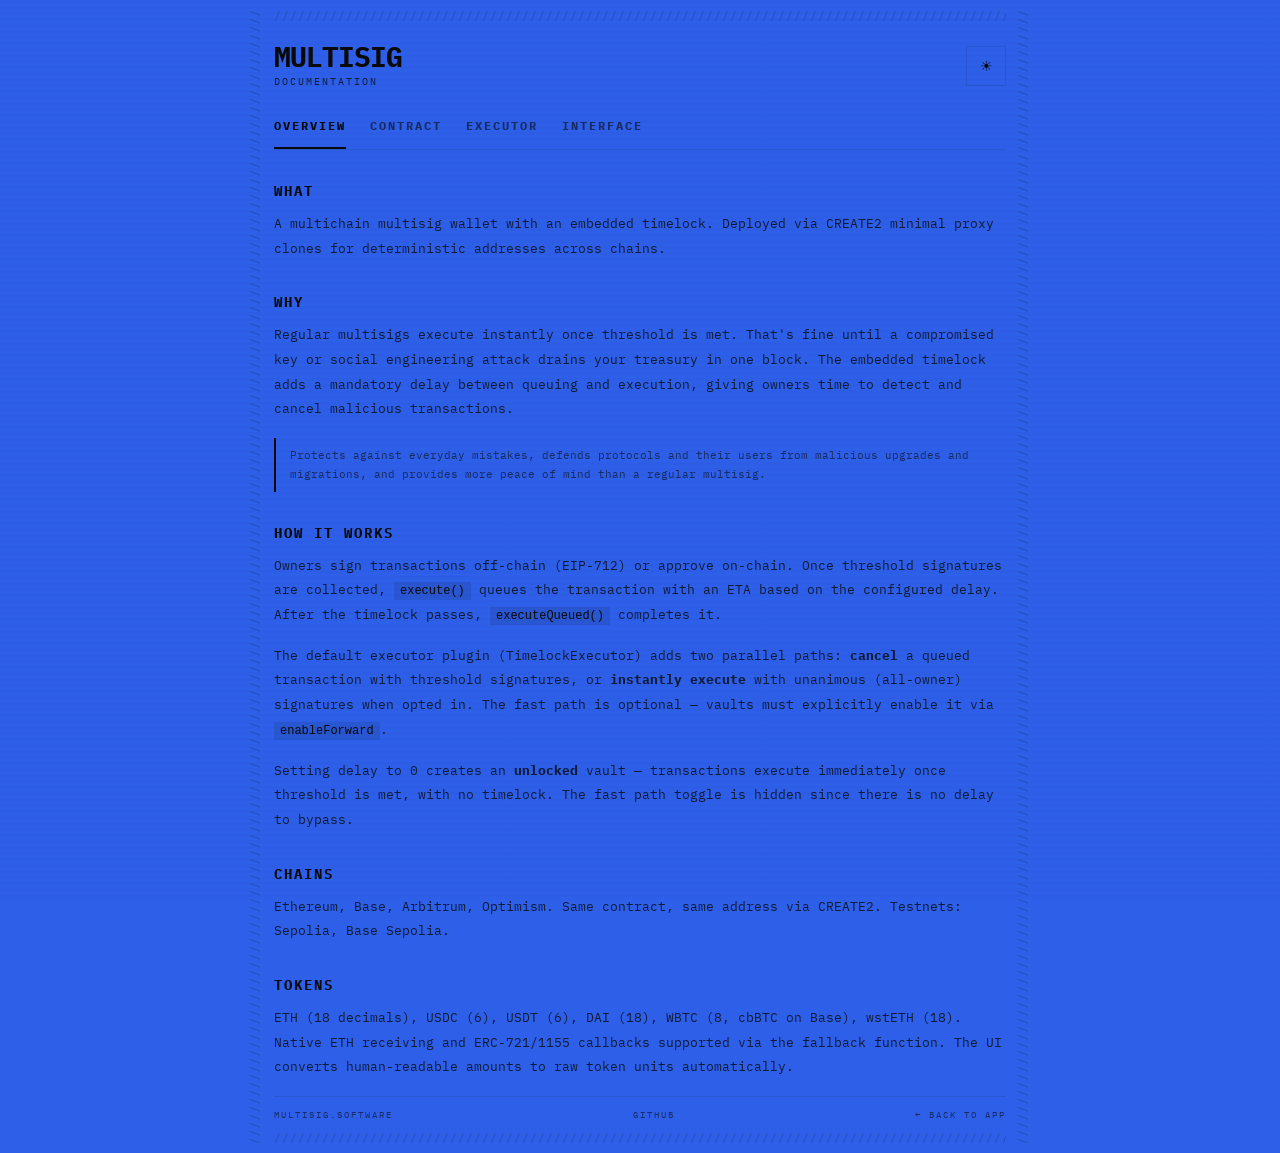
==== dapp/docs.html @ ed954d2e "dapp" ====
<!DOCTYPE html>
<html lang="en">
<head>
<meta charset="UTF-8">
<meta name="viewport" content="width=device-width,initial-scale=1">
<title>multisig</title>
<link id="favicon" rel="icon" href="data:image/svg+xml,%3Csvg%20xmlns%3D%22http%3A%2F%2Fwww.w3.org%2F2000%2Fsvg%22%20viewBox%3D%220%200%2064%2064%22%3E%0A%3Crect%20width%3D%2264%22%20height%3D%2264%22%20fill%3D%22%232D5FE8%22%2F%3E%0A%3Cdefs%3E%0A%3Cpath%20id%3D%22pt%22%20d%3D%22M4%2C4%20H60%22%20fill%3D%22none%22%2F%3E%0A%3Cpath%20id%3D%22pr%22%20d%3D%22M60%2C4%20V60%22%20fill%3D%22none%22%2F%3E%0A%3Cpath%20id%3D%22pb%22%20d%3D%22M60%2C60%20H4%22%20fill%3D%22none%22%2F%3E%0A%3Cpath%20id%3D%22pl%22%20d%3D%22M4%2C60%20V4%22%20fill%3D%22none%22%2F%3E%0A%3C%2Fdefs%3E%0A%3Ctext%20font-family%3D%22%27Courier%20New%27%2Cmonospace%22%20font-size%3D%224.2%22%20fill%3D%22%230A0A0A%22%20fill-opacity%3D%220.6%22%20letter-spacing%3D%22-0.3%22%3E%3CtextPath%20href%3D%22%23pt%22%3E%2F%2F%2F%2F%2F%2F%2F%2F%2F%2F%2F%2F%2F%2F%2F%2F%2F%2F%2F%2F%2F%2F%2F%2F%2F%2F%2F%2F%2F%2F%3C%2FtextPath%3E%3C%2Ftext%3E%0A%3Ctext%20font-family%3D%22%27Courier%20New%27%2Cmonospace%22%20font-size%3D%224.2%22%20fill%3D%22%230A0A0A%22%20fill-opacity%3D%220.6%22%20letter-spacing%3D%22-0.3%22%3E%3CtextPath%20href%3D%22%23pr%22%3E%2F%2F%2F%2F%2F%2F%2F%2F%2F%2F%2F%2F%2F%2F%2F%2F%2F%2F%2F%2F%2F%2F%2F%2F%2F%2F%2F%2F%2F%2F%3C%2FtextPath%3E%3C%2Ftext%3E%0A%3Ctext%20font-family%3D%22%27Courier%20New%27%2Cmonospace%22%20font-size%3D%224.2%22%20fill%3D%22%230A0A0A%22%20fill-opacity%3D%220.6%22%20letter-spacing%3D%22-0.3%22%3E%3CtextPath%20href%3D%22%23pb%22%3E%2F%2F%2F%2F%2F%2F%2F%2F%2F%2F%2F%2F%2F%2F%2F%2F%2F%2F%2F%2F%2F%2F%2F%2F%2F%2F%2F%2F%2F%2F%3C%2FtextPath%3E%3C%2Ftext%3E%0A%3Ctext%20font-family%3D%22%27Courier%20New%27%2Cmonospace%22%20font-size%3D%224.2%22%20fill%3D%22%230A0A0A%22%20fill-opacity%3D%220.6%22%20letter-spacing%3D%22-0.3%22%3E%3CtextPath%20href%3D%22%23pl%22%3E%2F%2F%2F%2F%2F%2F%2F%2F%2F%2F%2F%2F%2F%2F%2F%2F%2F%2F%2F%2F%2F%2F%2F%2F%2F%2F%2F%2F%2F%2F%3C%2FtextPath%3E%3C%2Ftext%3E%0A%3Cpath%20d%3D%22M16%2C48%20V16%20H22%20L32%2C32%20L42%2C16%20H48%20V48%20H42%20V26%20L32%2C42%20L22%2C26%20V48%20Z%22%20fill%3D%22%230A0A0A%22%2F%3E%0A%3C%2Fsvg%3E" type="image/svg+xml">
<link href="https://fonts.googleapis.com/css2?family=IBM+Plex+Mono:wght@400;600;700&display=swap" rel="stylesheet">
<style>
*,*::before,*::after{box-sizing:border-box;margin:0;padding:0}
html{-webkit-text-size-adjust:100%}
:root{
  --a:#0A0A0A;--bg:#2D5FE8;--d:#0A0A0A99;--m:#0A0A0ACC;
  --ln:#0A0A0A1A;--fr:#0A0A0A38;--g:#7DFFBA;--gc:#000;
  --f:'IBM Plex Mono','Courier New',monospace;
}
.light{
  --a:#0099B3;--bg:#FDFDFD;--d:#007A8FAA;--m:#006A7DDD;
  --ln:#0099B31A;--fr:#0099B332;--g:#059669;--gc:#fff;
}
body{font-family:var(--f);background:var(--bg);color:var(--a);min-height:100vh;padding:10px;transition:background .3s,color .3s}
a{color:var(--a)}
button{cursor:pointer;font-family:var(--f)}
button:active{transform:scale(.97)}
@media(hover:hover){button:hover{opacity:.75}}
::-webkit-scrollbar{width:3px;height:3px}
::-webkit-scrollbar-thumb{background:var(--ln)}

.scan{position:fixed;inset:0;pointer-events:none;z-index:100;background:repeating-linear-gradient(0deg,transparent,transparent 3px,#0A0A0A04 3px,#0A0A0A04 6px)}
.light .scan{background:repeating-linear-gradient(0deg,transparent,transparent 3px,#0099B302 3px,#0099B302 6px)}

.frame{position:relative;padding:0 24px;max-width:780px;margin:0 auto}
.rail{position:absolute;top:0;bottom:0;width:12px;overflow:hidden;writing-mode:vertical-lr;font-size:11px;letter-spacing:1px;color:var(--fr);user-select:none;line-height:12px}
.rail-l{left:0}.rail-r{right:0}
.hbar{font-size:11px;letter-spacing:1px;color:var(--fr);user-select:none;overflow:hidden;white-space:nowrap;line-height:1}

.hdr{display:flex;justify-content:space-between;align-items:center;padding:22px 0 16px}
.logo{font-size:28px;font-weight:700;letter-spacing:-1px;line-height:1}
.logo a{text-decoration:none;color:var(--a)}
.logo-sub{font-size:10px;letter-spacing:2px;color:var(--m);margin-top:4px}
.theme-btn{background:transparent;border:1px solid var(--ln);color:var(--a);width:40px;height:40px;font-size:14px;display:flex;align-items:center;justify-content:center}

.tabs{display:flex;gap:24px;border-bottom:1px solid var(--ln);margin-bottom:32px}
.tab{background:transparent;border:none;font-size:12px;font-weight:700;letter-spacing:2px;color:var(--d);padding:14px 0;border-bottom:2px solid transparent;text-transform:uppercase}
.tab.on{color:var(--a);border-bottom-color:var(--a)}

.content{min-height:50vh}

h2{font-size:14px;font-weight:700;letter-spacing:2px;margin:32px 0 12px;text-transform:uppercase}
h2:first-child{margin-top:0}
p{font-size:13px;line-height:1.9;color:var(--m);margin-bottom:16px}
code{font-size:12px;color:var(--a);background:var(--ln);padding:2px 6px}
pre{font-size:11px;line-height:1.7;color:var(--m);padding:16px;border:1px solid var(--ln);overflow-x:auto;margin-bottom:16px;white-space:pre;tab-size:2}
.sig{font-size:12px;color:var(--a);padding:10px 0;border-bottom:1px solid var(--ln);font-weight:600}
.sig .params{font-weight:400;color:var(--m)}
.desc{font-size:12px;color:var(--d);padding:4px 0 14px;line-height:1.7}
.note{font-size:11px;color:var(--d);border-left:2px solid var(--a);padding:8px 0 8px 14px;margin:16px 0;line-height:1.7}
table{width:100%;border-collapse:collapse;margin-bottom:16px;font-size:12px}
th{text-align:left;font-size:10px;font-weight:700;letter-spacing:2px;color:var(--d);padding:10px 0;border-bottom:1px solid var(--ln)}
td{padding:12px 0;border-bottom:1px solid var(--ln);color:var(--m);word-break:break-all}
td a{color:var(--a);text-decoration:none;border-bottom:1px solid var(--ln)}
td a:hover{border-bottom-color:var(--a)}

.footer{border-top:1px solid var(--ln);padding:12px 0;display:flex;justify-content:space-between;font-size:9px;letter-spacing:2px;color:var(--d)}
.footer a{color:var(--d);text-decoration:none}
.footer a:hover{color:var(--a)}

@media(max-width:640px){
  body{padding:6px}
  .frame{padding:0 6px}
  .rail{display:none}
  .hbar{font-size:10px}
  .logo{font-size:22px}
  .hdr{padding:18px 0 12px}
  .tabs{gap:12px;margin-bottom:24px;overflow-x:auto;-webkit-overflow-scrolling:touch}
  .tab{font-size:11px;padding:12px 0;white-space:nowrap}
  h2{font-size:13px;margin:24px 0 10px}
  p{font-size:12px}
  pre{font-size:10px;padding:12px}
}
</style>
</head>
<body>
<div class="scan"></div>
<div id="app"></div>

<script>
const asc=n=>"/".repeat(n);
let dark=true,tab="OVERVIEW";
const mob=()=>window.innerWidth<=640;

const TABS=["OVERVIEW","CONTRACT","EXECUTOR","INTERFACE"];

const CONTENT={
OVERVIEW:`
<h2>WHAT</h2>
<p>A multichain multisig wallet with an embedded timelock. Deployed via CREATE2 minimal proxy clones for deterministic addresses across chains.</p>

<h2>WHY</h2>
<p>Regular multisigs execute instantly once threshold is met. That's fine until a compromised key or social engineering attack drains your treasury in one block. The embedded timelock adds a mandatory delay between queuing and execution, giving owners time to detect and cancel malicious transactions.</p>

<div class="note">Protects against everyday mistakes, defends protocols and their users from malicious upgrades and migrations, and provides more peace of mind than a regular multisig.</div>

<h2>HOW IT WORKS</h2>
<p>Owners sign transactions off-chain (EIP-712) or approve on-chain. Once threshold signatures are collected, <code>execute()</code> queues the transaction with an ETA based on the configured delay. After the timelock passes, <code>executeQueued()</code> completes it.</p>
<p>The default executor plugin (TimelockExecutor) adds two parallel paths: <strong>cancel</strong> a queued transaction with threshold signatures, or <strong>instantly execute</strong> with unanimous (all-owner) signatures when opted in. The fast path is optional — vaults must explicitly enable it via <code>enableForward</code>.</p>
<p>Setting delay to 0 creates an <strong>unlocked</strong> vault — transactions execute immediately once threshold is met, with no timelock. The fast path toggle is hidden since there is no delay to bypass.</p>

<h2>CHAINS</h2>
<p>Ethereum, Base, Arbitrum, Optimism. Same contract, same address via CREATE2. Testnets: Sepolia, Base Sepolia.</p>

<h2>TOKENS</h2>
<p>ETH (18 decimals), USDC (6), USDT (6), DAI (18), WBTC (8, cbBTC on Base), wstETH (18). Native ETH receiving and ERC-721/1155 callbacks supported via the fallback function. The UI converts human-readable amounts to raw token units automatically.</p>
`,

CONTRACT:`
<h2>MULTISIG.SOL</h2>
<p>Single contract, ~200 lines. Owners stored as a sorted linked list (sentinel pattern). Sequential nonce. EIP-712 signatures. ERC-1271 support via <code>isValidSignature</code>.</p>

<h2>STATE</h2>
<pre>uint32  delay        // timelock in seconds (0 = unlocked)
uint32  nonce        // sequential, increments on execute()
uint16  threshold    // sigs required
uint16  ownerCount   // total owners
address executor     // bypass role (typically TimelockExecutor)</pre>

<h2>CORE FUNCTIONS</h2>
<div class="sig">execute<span class="params">(target, value, data, sigs)</span></div>
<div class="desc">Verify signatures, then either execute immediately (delay=0 or caller is executor) or queue with ETA. Nonce increments here. Executor callers skip signature verification entirely.</div>

<div class="sig">executeQueued<span class="params">(target, value, data, nonce)</span></div>
<div class="desc">Execute a previously queued transaction. Self-calls (msg.sender == address(this)) skip the ETA check — this is how the executor accelerates queued txs. External callers must wait for the ETA to pass. Requires eta != 0 (tx must be queued).</div>

<div class="sig">approve<span class="params">(hash, ok)</span></div>
<div class="desc">On-chain approval. Owners can pre-approve a transaction hash as an alternative to off-chain EIP-712 signatures. Pass ok=false to revoke. The approve maps to the APPROVE button in the UI, while ok=false maps to UNSIGN.</div>

<div class="sig">cancelQueued<span class="params">(hash)</span></div>
<div class="desc">onlySelf. Cancel a queued transaction and delete its ETA. Invoked via the executor's cancel path — TimelockExecutor.forward() calls execute() targeting the multisig with cancelQueued calldata, satisfying the onlySelf requirement as a self-call.</div>

<div class="sig">batch<span class="params">(targets[], values[], datas[])</span></div>
<div class="desc">Execute multiple calls atomically. onlySelf — must be called by the multisig itself via execute(). The UI's BATCH mode in the TX builder encodes this.</div>

<div class="sig">delegateCall<span class="params">(target, data)</span></div>
<div class="desc">onlySelf. Execute a delegatecall to target. Use for module installations or storage-manipulating upgrades.</div>

<h2>VIEW FUNCTIONS</h2>
<div class="sig">getTransactionHash<span class="params">(target, value, data, nonce)</span></div>
<div class="desc">Compute the EIP-712 hash for a transaction. Used by both the multisig and TimelockExecutor for signature verification. Same hash format for both paths.</div>

<div class="sig">isOwner<span class="params">(account)</span> / getOwners<span class="params">()</span></div>
<div class="desc">Query owner status and list. getOwners walks the linked list from sentinel to sentinel.</div>

<div class="sig">isValidSignature<span class="params">(hash, sigs)</span></div>
<div class="desc">ERC-1271 signature validation. Wraps the hash in a SafeMessage typehash before verifying. Returns the magic value on success.</div>

<h2>ADMIN (onlySelf)</h2>
<div class="sig">setThreshold<span class="params">(threshold)</span></div>
<div class="desc">Must be non-zero and ≤ ownerCount. All admin changes go through the multisig itself — they're proposed as transactions targeting the vault's own address.</div>

<div class="sig">setDelay<span class="params">(delay)</span></div>
<div class="desc">Timelock period in seconds. Set 0 for unlocked (instant execution, no timelock).</div>

<div class="sig">setExecutor<span class="params">(executor)</span></div>
<div class="desc">Set to TimelockExecutor address for the default plugin. Set 0x0 to disable bypass entirely. The executor can call execute() without signatures and without timelock delay.</div>

<div class="sig">addOwner<span class="params">(owner)</span> / removeOwner<span class="params">(prev, owner)</span></div>
<div class="desc">Linked list ops. Owners must be sorted ascending — addOwner prepends to the list. removeOwner requires prevOwner pointer and enforces ownerCount > threshold.</div>

<h2>FACTORY</h2>
<p><code>MultisigFactory.create()</code> deploys minimal proxy clones via CREATE2 with PUSH0 and calls <code>init()</code> on the new proxy. Salt must start with 0x0 or msg.sender for frontrun protection.</p>
<p><code>createWithCalls()</code> deploys with the factory as temporary executor, executes post-init calls (like <code>enableForward(true)</code> on the TimelockExecutor), then sets the real executor. Used when the fast path needs to be enabled at deploy time.</p>

<h2>SIGNATURES</h2>
<p>EIP-712 typed data with <code>Execute(address target,uint256 value,bytes data,uint32 nonce)</code> typehash. Packed as 65-byte chunks (r, s, v). v=0 indicates on-chain approval — address packed in r, verified against the <code>approved</code> mapping or msg.sender. Signers must be sorted ascending (contract enforces signer > prev). Same signature format for Multisig.execute() and TimelockExecutor.forward().</p>

<h2>DEPLOYMENTS</h2>
<table>
<tr><th>CONTRACT</th><th>ADDRESS</th></tr>
<tr><td>MultisigFactory</td><td><a href="https://contractscan.xyz/contract/0x000000000e8CB9ed9DC2114d79d9215eacb9cB07" target="_blank" rel="noopener">0x000000000e8CB9ed9DC2114d79d9215eacb9cB07</a></td></tr>
<tr><td>Multisig (implementation)</td><td><a href="https://contractscan.xyz/contract/0xD54cb65224410F3Ff97a8E72f363f224419f4FB0" target="_blank" rel="noopener">0xD54cb65224410F3Ff97a8E72f363f224419f4FB0</a></td></tr>
<tr><td>TimelockExecutor</td><td><a href="https://contractscan.xyz/contract/0x00000000a72A30AdBf38e14d36BCE2610ec3973F" target="_blank" rel="noopener">0x00000000a72A30AdBf38e14d36BCE2610ec3973F</a></td></tr>
</table>
<p>Same addresses on all supported chains. Proxy clones deployed via CREATE2 inherit the implementation. View on <a href="https://contractscan.xyz" target="_blank" rel="noopener" style="color:var(--a);border-bottom:1px solid var(--ln);text-decoration:none">contractscan.xyz</a> for multichain verification.</p>
`,

EXECUTOR:`
<h2>TIMELOCKEXECUTOR.SOL</h2>
<p>Singleton executor module — one deployment serves all multisigs. Set as the multisig's executor via <code>setExecutor()</code>. Provides parallel execution paths using the multisig's own EIP-712 signatures.</p>

<div class="note">The same signatures collected for normal execute() work with the executor's forward(). The UI routes based on signature count and target.</div>

<h2>PATHS</h2>
<div class="sig">CANCEL <span class="params">— threshold sigs, always available</span></div>
<div class="desc">Cancel a queued transaction. The UI creates a new cancel proposal (consuming a nonce) that targets the multisig with cancelQueued(hash) calldata. Once threshold owners sign, forward() calls execute() as the executor — bypassing sigs and timelock — which self-calls cancelQueued(). No opt-in needed.</div>

<div class="sig">INSTANT EXECUTE <span class="params">— all-owner sigs, opt-in required</span></div>
<div class="desc">Skip the timelock entirely with unanimous signatures from every owner. Requires the multisig to have called <code>enableForward(true)</code>. forward() verifies all ownerCount sigs, then calls execute() as the executor for immediate execution.</div>

<div class="sig">ACCELERATE <span class="params">— all-owner sigs, opt-in required</span></div>
<div class="desc">Execute a queued tx before its ETA passes. Forward a self-call to executeQueued() — the multisig skips the ETA check for msg.sender == address(this). Same unanimous + opt-in requirement. This consumes a new nonce for the acceleration call itself.</div>

<h2>CORE FUNCTION</h2>
<div class="sig">forward<span class="params">(multisig, target, value, data, sigs)</span></div>
<div class="desc">Verify signatures against the multisig's owners and current nonce, then call multisig.execute(target, value, data, "") with empty sigs. The multisig trusts its executor and skips verification. Signature count determines the path: ownerCount for instant/accelerate, threshold for cancel.</div>

<h2>OPT-IN</h2>
<div class="sig">enableForward<span class="params">(bool enabled)</span></div>
<div class="desc">Toggle the instant/accelerate paths. Must be called by the multisig itself — typically via a multisig transaction, or via createWithCalls() at deploy time. Cancel path is always available regardless. The UI shows this toggle in the admin panel under EXECUTOR · INSTANT PATH.</div>

<h2>DESIGN</h2>
<p>The executor verifies signatures independently before calling <code>execute()</code> with empty sigs — the multisig trusts its executor and skips verification. This means the executor enforces its own rules (unanimous for fast path, threshold for cancel) while the multisig only sees a trusted caller.</p>
<p>Same EIP-712 Execute typehash as the multisig — no new signature types. Wallet signing UX is identical for both paths. The UI decides which contract to submit to based on how many sigs are collected and whether the target is a cancelQueued call.</p>

<div class="note">WARNING: Do not deploy TimelockExecutor at a vanity 0x1111 address. The Multisig has pre/post execution hooks that check if the executor address starts or ends with 0x1111 and would call into it unexpectedly.</div>
`,

INTERFACE:`
<h2>DASHBOARD</h2>
<p>Vault selector tabs across the top with inline status dots — green (pulsing) for executable transactions, yellow for transactions needing your signature. Primary holding displayed large, secondary tokens inline below. Vaults with no balances show a clean empty state. Metadata line shows threshold ratio, timelock duration (or UNLOCKED in yellow for delay=0), chain, and FAST PATH indicator when enabled.</p>
<p>An action counter above the tabs summarizes pending items across all vaults: signatures needed, ready to execute, ready to submit.</p>

<h2>SIGNING</h2>
<p>Two paths: <strong>SIGN</strong> (off-chain EIP-712, free, filled button) or <strong>APPROVE</strong> (on-chain approve() call, costs gas, outline button). Both count toward threshold. <strong>UNSIGN</strong> (outline) withdraws your approval — calls approve(hash, false). Visual hierarchy: filled = primary action, outline = secondary or already completed.</p>

<h2>TRANSACTION LIFECYCLE</h2>
<pre>STANDARD PATH (delay > 0)
  NEEDS SIGS → SUBMIT → ETA countdown → READY → EXECUTE

CANCEL PATH (threshold sigs, via executor)
  QUEUED TX → CANCEL creates new proposal → collect sigs → EXECUTE CANCEL

FAST PATH (all-owner sigs, opt-in, via executor)
  NEEDS SIGS → INSTANT EXECUTE (or QUEUE WITH TIMELOCK)

UNLOCKED (delay = 0)
  NEEDS SIGS → EXECUTE (immediate, no timelock)</pre>

<p>The standard path goes through the timelock. Cancel creates a new proposal at the next nonce targeting cancelQueued — it needs threshold signatures and executes immediately via the executor (no timelock for cancels). Cancel proposals are never blocked by the sequential queue since they route through the executor's parallel path and are marked VIA EXECUTOR.</p>
<p>The fast path appears when all owners have signed AND enableForward is active — offering both INSTANT EXECUTE and QUEUE WITH TIMELOCK as options. Unlocked vaults (delay=0) skip the queue entirely.</p>

<h2>TX BUILDER</h2>
<p>Three modes:</p>
<p><strong>TRANSFER</strong> — Token selector shows chain-specific tokens with correct decimal handling: ETH (18), USDC/USDT (6), WBTC/cbBTC (8), DAI/wstETH (18). Amount input shows live conversion to raw token units below the field. For ERC-20s, a note clarifies the on-chain encoding: transfer(recipient, amount) on the token contract.</p>
<p><strong>CUSTOM</strong> — Raw target address, ETH value (with live wei conversion preview), and calldata textarea. For arbitrary contract interactions.</p>
<p><strong>BATCH</strong> — Multiple calls with target, value (ETH with wei preview), and calldata. Add/remove calls dynamically. Encodes as a single multisig transaction via batch() — onlySelf, so the multisig calls itself.</p>

<h2>ADMIN</h2>
<p>Three sub-tabs — POLICY, OWNERS, HISTORY. Vault selector at top allows switching between vaults. All changes flash PROPOSE messages since they require multisig approval (onlySelf).</p>
<p><strong>POLICY</strong> — Threshold selector with live CHANGED indicator. Delay input in hours with diff preview. Executor address display showing TIMELOCK EXECUTOR (DEFAULT) when using the standard plugin. When delay > 0 and executor is set, an EXECUTOR · INSTANT PATH section shows the enableForward toggle with signature requirement details (N/N for instant, threshold/N for cancel).</p>
<p><strong>OWNERS</strong> — List with REMOVE buttons (not shown for yourself). Add owner form. removeOwner requires ownerCount > threshold.</p>
<p><strong>HISTORY</strong> — Executed transaction log with nonce, action type, details, and time.</p>

<h2>CREATE</h2>
<p>Deploy a new vault via MultisigFactory. Add owner addresses in any order — the app auto-sorts them ascending before submission (contract requirement). Minimum 1 owner. Threshold selector auto-clamps to owner count. Delay in hours — setting 0 shows UNLOCKED warning and hides the fast path toggle.</p>
<p>When delay > 0, an INSTANT EXECUTION toggle enables the fast path at deploy time. If enabled, deployment uses <code>createWithCalls()</code> to call enableForward(true) on the TimelockExecutor as a post-init step with the factory as temporary executor. Network selector shows supported chains with chain IDs and token lists.</p>
`
};

function render(){
  const m=mob();
  document.body.className=dark?"":"light";
  document.getElementById("favicon").href=dark
    ?"data:image/svg+xml,%3Csvg%20xmlns%3D%22http%3A%2F%2Fwww.w3.org%2F2000%2Fsvg%22%20viewBox%3D%220%200%2064%2064%22%3E%0A%3Crect%20width%3D%2264%22%20height%3D%2264%22%20fill%3D%22%232D5FE8%22%2F%3E%0A%3Cdefs%3E%0A%3Cpath%20id%3D%22pt%22%20d%3D%22M4%2C4%20H60%22%20fill%3D%22none%22%2F%3E%0A%3Cpath%20id%3D%22pr%22%20d%3D%22M60%2C4%20V60%22%20fill%3D%22none%22%2F%3E%0A%3Cpath%20id%3D%22pb%22%20d%3D%22M60%2C60%20H4%22%20fill%3D%22none%22%2F%3E%0A%3Cpath%20id%3D%22pl%22%20d%3D%22M4%2C60%20V4%22%20fill%3D%22none%22%2F%3E%0A%3C%2Fdefs%3E%0A%3Ctext%20font-family%3D%22%27Courier%20New%27%2Cmonospace%22%20font-size%3D%224.2%22%20fill%3D%22%230A0A0A%22%20fill-opacity%3D%220.6%22%20letter-spacing%3D%22-0.3%22%3E%3CtextPath%20href%3D%22%23pt%22%3E%2F%2F%2F%2F%2F%2F%2F%2F%2F%2F%2F%2F%2F%2F%2F%2F%2F%2F%2F%2F%2F%2F%2F%2F%2F%2F%2F%2F%2F%2F%3C%2FtextPath%3E%3C%2Ftext%3E%0A%3Ctext%20font-family%3D%22%27Courier%20New%27%2Cmonospace%22%20font-size%3D%224.2%22%20fill%3D%22%230A0A0A%22%20fill-opacity%3D%220.6%22%20letter-spacing%3D%22-0.3%22%3E%3CtextPath%20href%3D%22%23pr%22%3E%2F%2F%2F%2F%2F%2F%2F%2F%2F%2F%2F%2F%2F%2F%2F%2F%2F%2F%2F%2F%2F%2F%2F%2F%2F%2F%2F%2F%2F%2F%3C%2FtextPath%3E%3C%2Ftext%3E%0A%3Ctext%20font-family%3D%22%27Courier%20New%27%2Cmonospace%22%20font-size%3D%224.2%22%20fill%3D%22%230A0A0A%22%20fill-opacity%3D%220.6%22%20letter-spacing%3D%22-0.3%22%3E%3CtextPath%20href%3D%22%23pb%22%3E%2F%2F%2F%2F%2F%2F%2F%2F%2F%2F%2F%2F%2F%2F%2F%2F%2F%2F%2F%2F%2F%2F%2F%2F%2F%2F%2F%2F%2F%2F%3C%2FtextPath%3E%3C%2Ftext%3E%0A%3Ctext%20font-family%3D%22%27Courier%20New%27%2Cmonospace%22%20font-size%3D%224.2%22%20fill%3D%22%230A0A0A%22%20fill-opacity%3D%220.6%22%20letter-spacing%3D%22-0.3%22%3E%3CtextPath%20href%3D%22%23pl%22%3E%2F%2F%2F%2F%2F%2F%2F%2F%2F%2F%2F%2F%2F%2F%2F%2F%2F%2F%2F%2F%2F%2F%2F%2F%2F%2F%2F%2F%2F%2F%3C%2FtextPath%3E%3C%2Ftext%3E%0A%3Cpath%20d%3D%22M16%2C48%20V16%20H22%20L32%2C32%20L42%2C16%20H48%20V48%20H42%20V26%20L32%2C42%20L22%2C26%20V48%20Z%22%20fill%3D%22%230A0A0A%22%2F%3E%0A%3C%2Fsvg%3E"
    :"data:image/svg+xml,%3Csvg%20xmlns%3D%22http%3A%2F%2Fwww.w3.org%2F2000%2Fsvg%22%20viewBox%3D%220%200%2064%2064%22%3E%0A%3Crect%20width%3D%2264%22%20height%3D%2264%22%20fill%3D%22%23FDFDFD%22%2F%3E%0A%3Cdefs%3E%0A%3Cpath%20id%3D%22pt%22%20d%3D%22M4%2C4%20H60%22%20fill%3D%22none%22%2F%3E%0A%3Cpath%20id%3D%22pr%22%20d%3D%22M60%2C4%20V60%22%20fill%3D%22none%22%2F%3E%0A%3Cpath%20id%3D%22pb%22%20d%3D%22M60%2C60%20H4%22%20fill%3D%22none%22%2F%3E%0A%3Cpath%20id%3D%22pl%22%20d%3D%22M4%2C60%20V4%22%20fill%3D%22none%22%2F%3E%0A%3C%2Fdefs%3E%0A%3Ctext%20font-family%3D%22%27Courier%20New%27%2Cmonospace%22%20font-size%3D%224.2%22%20fill%3D%22%230099B3%22%20fill-opacity%3D%220.6%22%20letter-spacing%3D%22-0.3%22%3E%3CtextPath%20href%3D%22%23pt%22%3E%2F%2F%2F%2F%2F%2F%2F%2F%2F%2F%2F%2F%2F%2F%2F%2F%2F%2F%2F%2F%2F%2F%2F%2F%2F%2F%2F%2F%2F%2F%3C%2FtextPath%3E%3C%2Ftext%3E%0A%3Ctext%20font-family%3D%22%27Courier%20New%27%2Cmonospace%22%20font-size%3D%224.2%22%20fill%3D%22%230099B3%22%20fill-opacity%3D%220.6%22%20letter-spacing%3D%22-0.3%22%3E%3CtextPath%20href%3D%22%23pr%22%3E%2F%2F%2F%2F%2F%2F%2F%2F%2F%2F%2F%2F%2F%2F%2F%2F%2F%2F%2F%2F%2F%2F%2F%2F%2F%2F%2F%2F%2F%2F%3C%2FtextPath%3E%3C%2Ftext%3E%0A%3Ctext%20font-family%3D%22%27Courier%20New%27%2Cmonospace%22%20font-size%3D%224.2%22%20fill%3D%22%230099B3%22%20fill-opacity%3D%220.6%22%20letter-spacing%3D%22-0.3%22%3E%3CtextPath%20href%3D%22%23pb%22%3E%2F%2F%2F%2F%2F%2F%2F%2F%2F%2F%2F%2F%2F%2F%2F%2F%2F%2F%2F%2F%2F%2F%2F%2F%2F%2F%2F%2F%2F%2F%3C%2FtextPath%3E%3C%2Ftext%3E%0A%3Ctext%20font-family%3D%22%27Courier%20New%27%2Cmonospace%22%20font-size%3D%224.2%22%20fill%3D%22%230099B3%22%20fill-opacity%3D%220.6%22%20letter-spacing%3D%22-0.3%22%3E%3CtextPath%20href%3D%22%23pl%22%3E%2F%2F%2F%2F%2F%2F%2F%2F%2F%2F%2F%2F%2F%2F%2F%2F%2F%2F%2F%2F%2F%2F%2F%2F%2F%2F%2F%2F%2F%2F%3C%2FtextPath%3E%3C%2Ftext%3E%0A%3Cpath%20d%3D%22M16%2C48%20V16%20H22%20L32%2C32%20L42%2C16%20H48%20V48%20H42%20V26%20L32%2C42%20L22%2C26%20V48%20Z%22%20fill%3D%22%230099B3%22%2F%3E%0A%3C%2Fsvg%3E";
  document.getElementById("app").innerHTML=`
  <div class="frame">
    ${m?"":`<div class="rail rail-l">${asc(400)}</div><div class="rail rail-r">${asc(400)}</div>`}
    <div class="hbar">${asc(200)}</div>
    <div class="hdr">
      <div>
        <div class="logo"><a href="javascript:history.back()">MULTISIG</a></div>
        <div class="logo-sub">DOCUMENTATION</div>
      </div>
      <button class="theme-btn" onclick="dark=!dark;render()">${dark?"☀":"●"}</button>
    </div>
    <div class="tabs">
      ${TABS.map(t=>`<button class="tab${tab===t?" on":""}" onclick="tab='${t}';render()">${t}</button>`).join("")}
    </div>
    <div class="content">${CONTENT[tab]}</div>
    <div class="footer">
      <span>MULTISIG.SOFTWARE</span>
      <a href="https://github.com/z0r0z/multisig" target="_blank" rel="noopener">GITHUB</a>
      <a href="javascript:history.back()">&larr; BACK TO APP</a>
    </div>
    <div class="hbar">${asc(200)}</div>
  </div>`;
}

render();
window.addEventListener("resize",render);
</script>
</body>
</html>
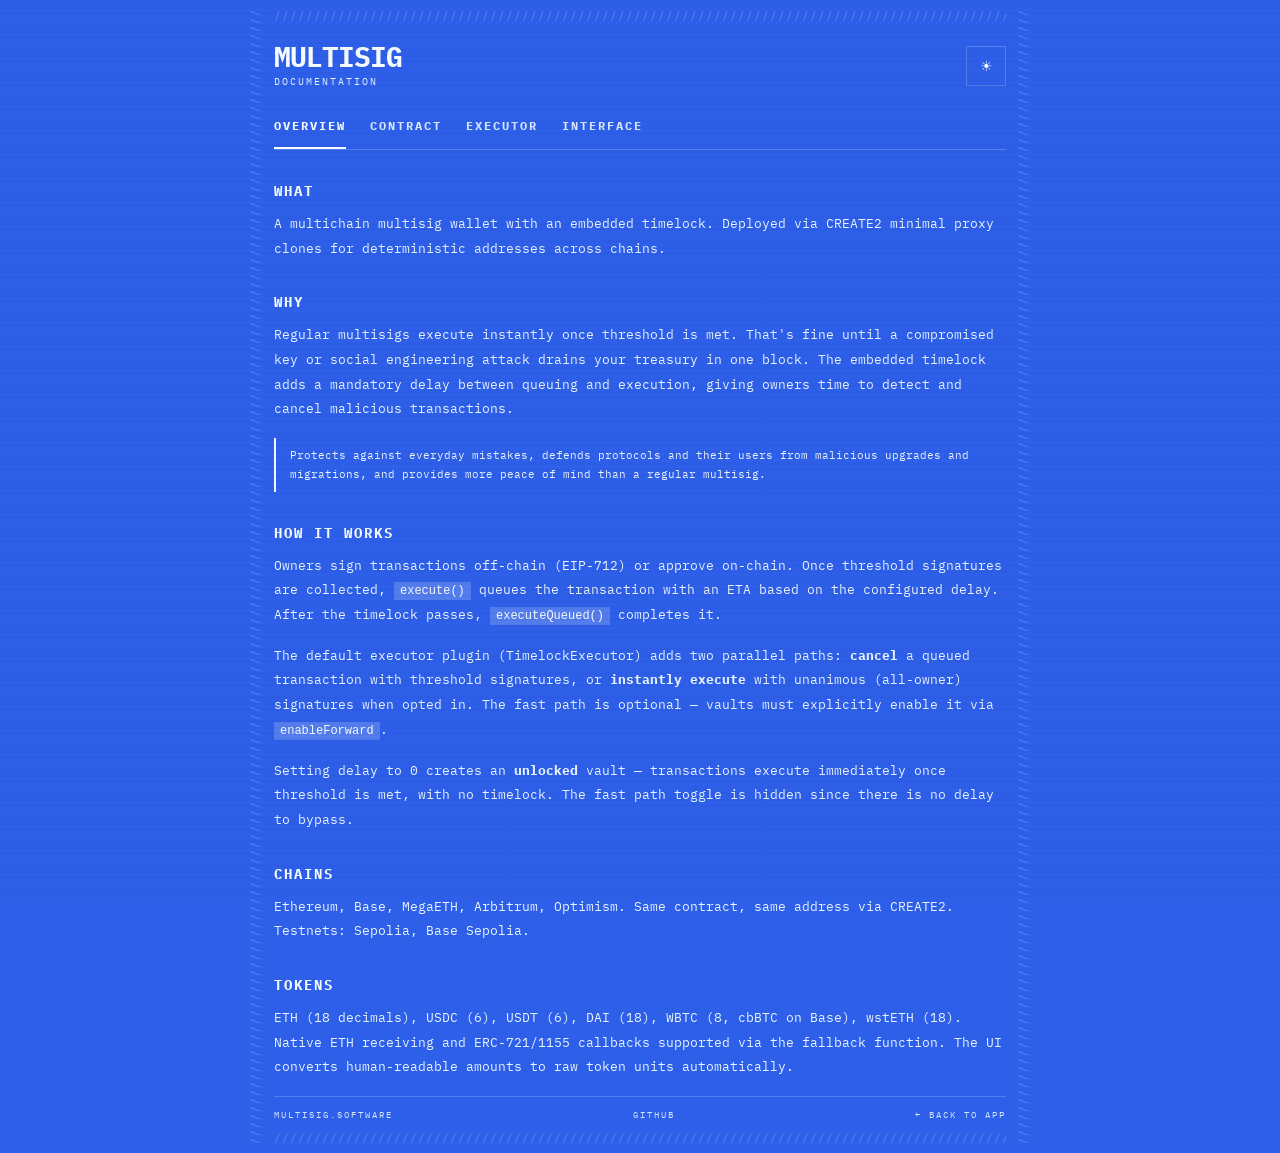
==== commit 0f480e87: "Merge e0b071c1a3224708c9219b91109b0251202f078c into 23293395745c020e8ccc9601e9504fcefec025b6" ====
--- a/dapp/docs.html
+++ b/dapp/docs.html
@@ -4,19 +4,24 @@
 <meta charset="UTF-8">
 <meta name="viewport" content="width=device-width,initial-scale=1">
 <title>multisig</title>
-<link id="favicon" rel="icon" href="data:image/svg+xml,%3Csvg%20xmlns%3D%22http%3A%2F%2Fwww.w3.org%2F2000%2Fsvg%22%20viewBox%3D%220%200%2064%2064%22%3E%0A%3Crect%20width%3D%2264%22%20height%3D%2264%22%20fill%3D%22%232D5FE8%22%2F%3E%0A%3Cdefs%3E%0A%3Cpath%20id%3D%22pt%22%20d%3D%22M4%2C4%20H60%22%20fill%3D%22none%22%2F%3E%0A%3Cpath%20id%3D%22pr%22%20d%3D%22M60%2C4%20V60%22%20fill%3D%22none%22%2F%3E%0A%3Cpath%20id%3D%22pb%22%20d%3D%22M60%2C60%20H4%22%20fill%3D%22none%22%2F%3E%0A%3Cpath%20id%3D%22pl%22%20d%3D%22M4%2C60%20V4%22%20fill%3D%22none%22%2F%3E%0A%3C%2Fdefs%3E%0A%3Ctext%20font-family%3D%22%27Courier%20New%27%2Cmonospace%22%20font-size%3D%224.2%22%20fill%3D%22%230A0A0A%22%20fill-opacity%3D%220.6%22%20letter-spacing%3D%22-0.3%22%3E%3CtextPath%20href%3D%22%23pt%22%3E%2F%2F%2F%2F%2F%2F%2F%2F%2F%2F%2F%2F%2F%2F%2F%2F%2F%2F%2F%2F%2F%2F%2F%2F%2F%2F%2F%2F%2F%2F%3C%2FtextPath%3E%3C%2Ftext%3E%0A%3Ctext%20font-family%3D%22%27Courier%20New%27%2Cmonospace%22%20font-size%3D%224.2%22%20fill%3D%22%230A0A0A%22%20fill-opacity%3D%220.6%22%20letter-spacing%3D%22-0.3%22%3E%3CtextPath%20href%3D%22%23pr%22%3E%2F%2F%2F%2F%2F%2F%2F%2F%2F%2F%2F%2F%2F%2F%2F%2F%2F%2F%2F%2F%2F%2F%2F%2F%2F%2F%2F%2F%2F%2F%3C%2FtextPath%3E%3C%2Ftext%3E%0A%3Ctext%20font-family%3D%22%27Courier%20New%27%2Cmonospace%22%20font-size%3D%224.2%22%20fill%3D%22%230A0A0A%22%20fill-opacity%3D%220.6%22%20letter-spacing%3D%22-0.3%22%3E%3CtextPath%20href%3D%22%23pb%22%3E%2F%2F%2F%2F%2F%2F%2F%2F%2F%2F%2F%2F%2F%2F%2F%2F%2F%2F%2F%2F%2F%2F%2F%2F%2F%2F%2F%2F%2F%2F%3C%2FtextPath%3E%3C%2Ftext%3E%0A%3Ctext%20font-family%3D%22%27Courier%20New%27%2Cmonospace%22%20font-size%3D%224.2%22%20fill%3D%22%230A0A0A%22%20fill-opacity%3D%220.6%22%20letter-spacing%3D%22-0.3%22%3E%3CtextPath%20href%3D%22%23pl%22%3E%2F%2F%2F%2F%2F%2F%2F%2F%2F%2F%2F%2F%2F%2F%2F%2F%2F%2F%2F%2F%2F%2F%2F%2F%2F%2F%2F%2F%2F%2F%3C%2FtextPath%3E%3C%2Ftext%3E%0A%3Cpath%20d%3D%22M16%2C48%20V16%20H22%20L32%2C32%20L42%2C16%20H48%20V48%20H42%20V26%20L32%2C42%20L22%2C26%20V48%20Z%22%20fill%3D%22%230A0A0A%22%2F%3E%0A%3C%2Fsvg%3E" type="image/svg+xml">
+<link id="favicon" rel="icon" href="data:image/svg+xml,%3Csvg%20xmlns%3D%22http%3A%2F%2Fwww.w3.org%2F2000%2Fsvg%22%20viewBox%3D%220%200%2064%2064%22%3E%0A%3Crect%20width%3D%2264%22%20height%3D%2264%22%20fill%3D%22%232D5FE8%22%2F%3E%0A%3Cdefs%3E%0A%3Cpath%20id%3D%22pt%22%20d%3D%22M4%2C4%20H60%22%20fill%3D%22none%22%2F%3E%0A%3Cpath%20id%3D%22pr%22%20d%3D%22M60%2C4%20V60%22%20fill%3D%22none%22%2F%3E%0A%3Cpath%20id%3D%22pb%22%20d%3D%22M60%2C60%20H4%22%20fill%3D%22none%22%2F%3E%0A%3Cpath%20id%3D%22pl%22%20d%3D%22M4%2C60%20V4%22%20fill%3D%22none%22%2F%3E%0A%3C%2Fdefs%3E%0A%3Ctext%20font-family%3D%22%27Courier%20New%27%2Cmonospace%22%20font-size%3D%224.2%22%20fill%3D%22%23F5FBFF%22%20fill-opacity%3D%220.6%22%20letter-spacing%3D%22-0.3%22%3E%3CtextPath%20href%3D%22%23pt%22%3E%2F%2F%2F%2F%2F%2F%2F%2F%2F%2F%2F%2F%2F%2F%2F%2F%2F%2F%2F%2F%2F%2F%2F%2F%2F%2F%2F%2F%2F%2F%3C%2FtextPath%3E%3C%2Ftext%3E%0A%3Ctext%20font-family%3D%22%27Courier%20New%27%2Cmonospace%22%20font-size%3D%224.2%22%20fill%3D%22%23F5FBFF%22%20fill-opacity%3D%220.6%22%20letter-spacing%3D%22-0.3%22%3E%3CtextPath%20href%3D%22%23pr%22%3E%2F%2F%2F%2F%2F%2F%2F%2F%2F%2F%2F%2F%2F%2F%2F%2F%2F%2F%2F%2F%2F%2F%2F%2F%2F%2F%2F%2F%2F%2F%3C%2FtextPath%3E%3C%2Ftext%3E%0A%3Ctext%20font-family%3D%22%27Courier%20New%27%2Cmonospace%22%20font-size%3D%224.2%22%20fill%3D%22%23F5FBFF%22%20fill-opacity%3D%220.6%22%20letter-spacing%3D%22-0.3%22%3E%3CtextPath%20href%3D%22%23pb%22%3E%2F%2F%2F%2F%2F%2F%2F%2F%2F%2F%2F%2F%2F%2F%2F%2F%2F%2F%2F%2F%2F%2F%2F%2F%2F%2F%2F%2F%2F%2F%3C%2FtextPath%3E%3C%2Ftext%3E%0A%3Ctext%20font-family%3D%22%27Courier%20New%27%2Cmonospace%22%20font-size%3D%224.2%22%20fill%3D%22%23F5FBFF%22%20fill-opacity%3D%220.6%22%20letter-spacing%3D%22-0.3%22%3E%3CtextPath%20href%3D%22%23pl%22%3E%2F%2F%2F%2F%2F%2F%2F%2F%2F%2F%2F%2F%2F%2F%2F%2F%2F%2F%2F%2F%2F%2F%2F%2F%2F%2F%2F%2F%2F%2F%3C%2FtextPath%3E%3C%2Ftext%3E%0A%3Cpath%20d%3D%22M16%2C48%20V16%20H22%20L32%2C32%20L42%2C16%20H48%20V48%20H42%20V26%20L32%2C42%20L22%2C26%20V48%20Z%22%20fill%3D%22%23F5FBFF%22%2F%3E%0A%3C%2Fsvg%3E" type="image/svg+xml">
 <link href="https://fonts.googleapis.com/css2?family=IBM+Plex+Mono:wght@400;600;700&display=swap" rel="stylesheet">
 <style>
 *,*::before,*::after{box-sizing:border-box;margin:0;padding:0}
 html{-webkit-text-size-adjust:100%}
+/* Ink ladder — kept in step with index.html. See the note there for the
+   derivation; figures are APCA Lc against each theme's own --bg. */
 :root{
-  --a:#0A0A0A;--bg:#2D5FE8;--d:#0A0A0A99;--m:#0A0A0ACC;
-  --ln:#0A0A0A1A;--fr:#0A0A0A38;--g:#7DFFBA;--gc:#000;
+  /* Lc:      78.1        —          64.3        73.3   */
+  --a:#F5FBFF;--bg:#2D5FE8;--d:#D6E6FF;--m:#EAF4FF;
+  /* Lc:       9.5         16.2        65.7 */
+  --ln:#FFFFFF2E;--fr:#FFFFFF47;--g:#7DFFBA;--gc:#0A0A0A;--on:#0A0A0A;
   --f:'IBM Plex Mono','Courier New',monospace;
 }
 .light{
-  --a:#0099B3;--bg:#FDFDFD;--d:#007A8FAA;--m:#006A7DDD;
-  --ln:#0099B31A;--fr:#0099B332;--g:#059669;--gc:#fff;
+  /* Lc:      80.5        —          65.2        73.3   */
+  --a:#00677C;--bg:#FDFDFD;--d:#008CA6;--m:#007990;
+  --ln:#0099B326;--fr:#0099B340;--g:#059669;--gc:#fff;--on:#FDFDFD;
 }
 body{font-family:var(--f);background:var(--bg);color:var(--a);min-height:100vh;padding:10px;transition:background .3s,color .3s}
 a{color:var(--a)}
@@ -53,8 +58,8 @@
 pre{font-size:11px;line-height:1.7;color:var(--m);padding:16px;border:1px solid var(--ln);overflow-x:auto;margin-bottom:16px;white-space:pre;tab-size:2}
 .sig{font-size:12px;color:var(--a);padding:10px 0;border-bottom:1px solid var(--ln);font-weight:600}
 .sig .params{font-weight:400;color:var(--m)}
-.desc{font-size:12px;color:var(--d);padding:4px 0 14px;line-height:1.7}
-.note{font-size:11px;color:var(--d);border-left:2px solid var(--a);padding:8px 0 8px 14px;margin:16px 0;line-height:1.7}
+.desc{font-size:12px;color:var(--m);padding:4px 0 14px;line-height:1.7}
+.note{font-size:11px;color:var(--m);border-left:2px solid var(--a);padding:8px 0 8px 14px;margin:16px 0;line-height:1.7}
 table{width:100%;border-collapse:collapse;margin-bottom:16px;font-size:12px}
 th{text-align:left;font-size:10px;font-weight:700;letter-spacing:2px;color:var(--d);padding:10px 0;border-bottom:1px solid var(--ln)}
 td{padding:12px 0;border-bottom:1px solid var(--ln);color:var(--m);word-break:break-all}
@@ -86,7 +91,7 @@
 
 <script>
 const asc=n=>"/".repeat(n);
-let dark=true,tab="OVERVIEW";
+let dark=!localStorage.getItem('ms_light'),tab="OVERVIEW";
 const mob=()=>window.innerWidth<=640;
 
 const TABS=["OVERVIEW","CONTRACT","EXECUTOR","INTERFACE"];
@@ -107,7 +112,7 @@
 <p>Setting delay to 0 creates an <strong>unlocked</strong> vault — transactions execute immediately once threshold is met, with no timelock. The fast path toggle is hidden since there is no delay to bypass.</p>
 
 <h2>CHAINS</h2>
-<p>Ethereum, Base, Arbitrum, Optimism. Same contract, same address via CREATE2. Testnets: Sepolia, Base Sepolia.</p>
+<p>Ethereum, Base, MegaETH, Arbitrum, Optimism. Same contract, same address via CREATE2. Testnets: Sepolia, Base Sepolia.</p>
 
 <h2>TOKENS</h2>
 <p>ETH (18 decimals), USDC (6), USDT (6), DAI (18), WBTC (8, cbBTC on Base), wstETH (18). Native ETH receiving and ERC-721/1155 callbacks supported via the fallback function. The UI converts human-readable amounts to raw token units automatically.</p>
@@ -115,7 +120,7 @@
 
 CONTRACT:`
 <h2>MULTISIG.SOL</h2>
-<p>Single contract, ~200 lines. Owners stored as a sorted linked list (sentinel pattern). Sequential nonce. EIP-712 signatures. ERC-1271 support via <code>isValidSignature</code>.</p>
+<p>Single contract, ~200 lines. Owners stored as a linked list (sentinel pattern). Sequential nonce. EIP-712 signatures. ERC-1271 support via <code>isValidSignature</code>.</p>
 
 <h2>STATE</h2>
 <pre>uint32  delay        // timelock in seconds (0 = unlocked)
@@ -164,7 +169,7 @@
 <div class="desc">Set to TimelockExecutor address for the default plugin. Set 0x0 to disable bypass entirely. The executor can call execute() without signatures and without timelock delay.</div>
 
 <div class="sig">addOwner<span class="params">(owner)</span> / removeOwner<span class="params">(prev, owner)</span></div>
-<div class="desc">Linked list ops. Owners must be sorted ascending — addOwner prepends to the list. removeOwner requires prevOwner pointer and enforces ownerCount > threshold.</div>
+<div class="desc">Linked list ops. addOwner inserts the new owner right after the sentinel (list order isn't kept sorted). removeOwner takes the prevOwner pointer and enforces ownerCount > threshold. Sorting is only required for the init owner array and for signature bundles.</div>
 
 <h2>FACTORY</h2>
 <p><code>MultisigFactory.create()</code> deploys minimal proxy clones via CREATE2 with PUSH0 and calls <code>init()</code> on the new proxy. Salt must start with 0x0 or msg.sender for frontrun protection.</p>
@@ -218,6 +223,7 @@
 <h2>DASHBOARD</h2>
 <p>Vault selector tabs across the top with inline status dots — green (pulsing) for executable transactions, yellow for transactions needing your signature. Primary holding displayed large, secondary tokens inline below. Vaults with no balances show a clean empty state. Metadata line shows threshold ratio, timelock duration (or UNLOCKED in yellow for delay=0), chain, and FAST PATH indicator when enabled.</p>
 <p>An action counter above the tabs summarizes pending items across all vaults: signatures needed, ready to execute, ready to submit.</p>
+<p>With no vaults loaded, the empty state offers CREATE VAULT or loading any existing vault by address or <code>.eth</code> / <code>.wei</code> name.</p>
 
 <h2>SIGNING</h2>
 <p>Two paths: <strong>SIGN</strong> (off-chain EIP-712, free, filled button) or <strong>APPROVE</strong> (on-chain approve() call, costs gas, outline button). Both count toward threshold. <strong>UNSIGN</strong> (outline) withdraws your approval — calls approve(hash, false). Visual hierarchy: filled = primary action, outline = secondary or already completed.</p>
@@ -260,7 +266,7 @@
   const m=mob();
   document.body.className=dark?"":"light";
   document.getElementById("favicon").href=dark
-    ?"data:image/svg+xml,%3Csvg%20xmlns%3D%22http%3A%2F%2Fwww.w3.org%2F2000%2Fsvg%22%20viewBox%3D%220%200%2064%2064%22%3E%0A%3Crect%20width%3D%2264%22%20height%3D%2264%22%20fill%3D%22%232D5FE8%22%2F%3E%0A%3Cdefs%3E%0A%3Cpath%20id%3D%22pt%22%20d%3D%22M4%2C4%20H60%22%20fill%3D%22none%22%2F%3E%0A%3Cpath%20id%3D%22pr%22%20d%3D%22M60%2C4%20V60%22%20fill%3D%22none%22%2F%3E%0A%3Cpath%20id%3D%22pb%22%20d%3D%22M60%2C60%20H4%22%20fill%3D%22none%22%2F%3E%0A%3Cpath%20id%3D%22pl%22%20d%3D%22M4%2C60%20V4%22%20fill%3D%22none%22%2F%3E%0A%3C%2Fdefs%3E%0A%3Ctext%20font-family%3D%22%27Courier%20New%27%2Cmonospace%22%20font-size%3D%224.2%22%20fill%3D%22%230A0A0A%22%20fill-opacity%3D%220.6%22%20letter-spacing%3D%22-0.3%22%3E%3CtextPath%20href%3D%22%23pt%22%3E%2F%2F%2F%2F%2F%2F%2F%2F%2F%2F%2F%2F%2F%2F%2F%2F%2F%2F%2F%2F%2F%2F%2F%2F%2F%2F%2F%2F%2F%2F%3C%2FtextPath%3E%3C%2Ftext%3E%0A%3Ctext%20font-family%3D%22%27Courier%20New%27%2Cmonospace%22%20font-size%3D%224.2%22%20fill%3D%22%230A0A0A%22%20fill-opacity%3D%220.6%22%20letter-spacing%3D%22-0.3%22%3E%3CtextPath%20href%3D%22%23pr%22%3E%2F%2F%2F%2F%2F%2F%2F%2F%2F%2F%2F%2F%2F%2F%2F%2F%2F%2F%2F%2F%2F%2F%2F%2F%2F%2F%2F%2F%2F%2F%3C%2FtextPath%3E%3C%2Ftext%3E%0A%3Ctext%20font-family%3D%22%27Courier%20New%27%2Cmonospace%22%20font-size%3D%224.2%22%20fill%3D%22%230A0A0A%22%20fill-opacity%3D%220.6%22%20letter-spacing%3D%22-0.3%22%3E%3CtextPath%20href%3D%22%23pb%22%3E%2F%2F%2F%2F%2F%2F%2F%2F%2F%2F%2F%2F%2F%2F%2F%2F%2F%2F%2F%2F%2F%2F%2F%2F%2F%2F%2F%2F%2F%2F%3C%2FtextPath%3E%3C%2Ftext%3E%0A%3Ctext%20font-family%3D%22%27Courier%20New%27%2Cmonospace%22%20font-size%3D%224.2%22%20fill%3D%22%230A0A0A%22%20fill-opacity%3D%220.6%22%20letter-spacing%3D%22-0.3%22%3E%3CtextPath%20href%3D%22%23pl%22%3E%2F%2F%2F%2F%2F%2F%2F%2F%2F%2F%2F%2F%2F%2F%2F%2F%2F%2F%2F%2F%2F%2F%2F%2F%2F%2F%2F%2F%2F%2F%3C%2FtextPath%3E%3C%2Ftext%3E%0A%3Cpath%20d%3D%22M16%2C48%20V16%20H22%20L32%2C32%20L42%2C16%20H48%20V48%20H42%20V26%20L32%2C42%20L22%2C26%20V48%20Z%22%20fill%3D%22%230A0A0A%22%2F%3E%0A%3C%2Fsvg%3E"
+    ?"data:image/svg+xml,%3Csvg%20xmlns%3D%22http%3A%2F%2Fwww.w3.org%2F2000%2Fsvg%22%20viewBox%3D%220%200%2064%2064%22%3E%0A%3Crect%20width%3D%2264%22%20height%3D%2264%22%20fill%3D%22%232D5FE8%22%2F%3E%0A%3Cdefs%3E%0A%3Cpath%20id%3D%22pt%22%20d%3D%22M4%2C4%20H60%22%20fill%3D%22none%22%2F%3E%0A%3Cpath%20id%3D%22pr%22%20d%3D%22M60%2C4%20V60%22%20fill%3D%22none%22%2F%3E%0A%3Cpath%20id%3D%22pb%22%20d%3D%22M60%2C60%20H4%22%20fill%3D%22none%22%2F%3E%0A%3Cpath%20id%3D%22pl%22%20d%3D%22M4%2C60%20V4%22%20fill%3D%22none%22%2F%3E%0A%3C%2Fdefs%3E%0A%3Ctext%20font-family%3D%22%27Courier%20New%27%2Cmonospace%22%20font-size%3D%224.2%22%20fill%3D%22%23F5FBFF%22%20fill-opacity%3D%220.6%22%20letter-spacing%3D%22-0.3%22%3E%3CtextPath%20href%3D%22%23pt%22%3E%2F%2F%2F%2F%2F%2F%2F%2F%2F%2F%2F%2F%2F%2F%2F%2F%2F%2F%2F%2F%2F%2F%2F%2F%2F%2F%2F%2F%2F%2F%3C%2FtextPath%3E%3C%2Ftext%3E%0A%3Ctext%20font-family%3D%22%27Courier%20New%27%2Cmonospace%22%20font-size%3D%224.2%22%20fill%3D%22%23F5FBFF%22%20fill-opacity%3D%220.6%22%20letter-spacing%3D%22-0.3%22%3E%3CtextPath%20href%3D%22%23pr%22%3E%2F%2F%2F%2F%2F%2F%2F%2F%2F%2F%2F%2F%2F%2F%2F%2F%2F%2F%2F%2F%2F%2F%2F%2F%2F%2F%2F%2F%2F%2F%3C%2FtextPath%3E%3C%2Ftext%3E%0A%3Ctext%20font-family%3D%22%27Courier%20New%27%2Cmonospace%22%20font-size%3D%224.2%22%20fill%3D%22%23F5FBFF%22%20fill-opacity%3D%220.6%22%20letter-spacing%3D%22-0.3%22%3E%3CtextPath%20href%3D%22%23pb%22%3E%2F%2F%2F%2F%2F%2F%2F%2F%2F%2F%2F%2F%2F%2F%2F%2F%2F%2F%2F%2F%2F%2F%2F%2F%2F%2F%2F%2F%2F%2F%3C%2FtextPath%3E%3C%2Ftext%3E%0A%3Ctext%20font-family%3D%22%27Courier%20New%27%2Cmonospace%22%20font-size%3D%224.2%22%20fill%3D%22%23F5FBFF%22%20fill-opacity%3D%220.6%22%20letter-spacing%3D%22-0.3%22%3E%3CtextPath%20href%3D%22%23pl%22%3E%2F%2F%2F%2F%2F%2F%2F%2F%2F%2F%2F%2F%2F%2F%2F%2F%2F%2F%2F%2F%2F%2F%2F%2F%2F%2F%2F%2F%2F%2F%3C%2FtextPath%3E%3C%2Ftext%3E%0A%3Cpath%20d%3D%22M16%2C48%20V16%20H22%20L32%2C32%20L42%2C16%20H48%20V48%20H42%20V26%20L32%2C42%20L22%2C26%20V48%20Z%22%20fill%3D%22%23F5FBFF%22%2F%3E%0A%3C%2Fsvg%3E"
     :"data:image/svg+xml,%3Csvg%20xmlns%3D%22http%3A%2F%2Fwww.w3.org%2F2000%2Fsvg%22%20viewBox%3D%220%200%2064%2064%22%3E%0A%3Crect%20width%3D%2264%22%20height%3D%2264%22%20fill%3D%22%23FDFDFD%22%2F%3E%0A%3Cdefs%3E%0A%3Cpath%20id%3D%22pt%22%20d%3D%22M4%2C4%20H60%22%20fill%3D%22none%22%2F%3E%0A%3Cpath%20id%3D%22pr%22%20d%3D%22M60%2C4%20V60%22%20fill%3D%22none%22%2F%3E%0A%3Cpath%20id%3D%22pb%22%20d%3D%22M60%2C60%20H4%22%20fill%3D%22none%22%2F%3E%0A%3Cpath%20id%3D%22pl%22%20d%3D%22M4%2C60%20V4%22%20fill%3D%22none%22%2F%3E%0A%3C%2Fdefs%3E%0A%3Ctext%20font-family%3D%22%27Courier%20New%27%2Cmonospace%22%20font-size%3D%224.2%22%20fill%3D%22%230099B3%22%20fill-opacity%3D%220.6%22%20letter-spacing%3D%22-0.3%22%3E%3CtextPath%20href%3D%22%23pt%22%3E%2F%2F%2F%2F%2F%2F%2F%2F%2F%2F%2F%2F%2F%2F%2F%2F%2F%2F%2F%2F%2F%2F%2F%2F%2F%2F%2F%2F%2F%2F%3C%2FtextPath%3E%3C%2Ftext%3E%0A%3Ctext%20font-family%3D%22%27Courier%20New%27%2Cmonospace%22%20font-size%3D%224.2%22%20fill%3D%22%230099B3%22%20fill-opacity%3D%220.6%22%20letter-spacing%3D%22-0.3%22%3E%3CtextPath%20href%3D%22%23pr%22%3E%2F%2F%2F%2F%2F%2F%2F%2F%2F%2F%2F%2F%2F%2F%2F%2F%2F%2F%2F%2F%2F%2F%2F%2F%2F%2F%2F%2F%2F%2F%3C%2FtextPath%3E%3C%2Ftext%3E%0A%3Ctext%20font-family%3D%22%27Courier%20New%27%2Cmonospace%22%20font-size%3D%224.2%22%20fill%3D%22%230099B3%22%20fill-opacity%3D%220.6%22%20letter-spacing%3D%22-0.3%22%3E%3CtextPath%20href%3D%22%23pb%22%3E%2F%2F%2F%2F%2F%2F%2F%2F%2F%2F%2F%2F%2F%2F%2F%2F%2F%2F%2F%2F%2F%2F%2F%2F%2F%2F%2F%2F%2F%2F%3C%2FtextPath%3E%3C%2Ftext%3E%0A%3Ctext%20font-family%3D%22%27Courier%20New%27%2Cmonospace%22%20font-size%3D%224.2%22%20fill%3D%22%230099B3%22%20fill-opacity%3D%220.6%22%20letter-spacing%3D%22-0.3%22%3E%3CtextPath%20href%3D%22%23pl%22%3E%2F%2F%2F%2F%2F%2F%2F%2F%2F%2F%2F%2F%2F%2F%2F%2F%2F%2F%2F%2F%2F%2F%2F%2F%2F%2F%2F%2F%2F%2F%3C%2FtextPath%3E%3C%2Ftext%3E%0A%3Cpath%20d%3D%22M16%2C48%20V16%20H22%20L32%2C32%20L42%2C16%20H48%20V48%20H42%20V26%20L32%2C42%20L22%2C26%20V48%20Z%22%20fill%3D%22%230099B3%22%2F%3E%0A%3C%2Fsvg%3E";
   document.getElementById("app").innerHTML=`
   <div class="frame">
@@ -271,7 +277,7 @@
         <div class="logo"><a href="javascript:history.back()">MULTISIG</a></div>
         <div class="logo-sub">DOCUMENTATION</div>
       </div>
-      <button class="theme-btn" onclick="dark=!dark;render()">${dark?"☀":"●"}</button>
+      <button class="theme-btn" onclick="dark=!dark;localStorage.setItem('ms_light',dark?'':'1');render()">${dark?"☀":"●"}</button>
     </div>
     <div class="tabs">
       ${TABS.map(t=>`<button class="tab${tab===t?" on":""}" onclick="tab='${t}';render()">${t}</button>`).join("")}
@@ -279,7 +285,7 @@
     <div class="content">${CONTENT[tab]}</div>
     <div class="footer">
       <span>MULTISIG.SOFTWARE</span>
-      <a href="https://github.com/z0r0z/multisig" target="_blank" rel="noopener">GITHUB</a>
+      <a href="https://github.com/src-company/multisig" target="_blank" rel="noopener">GITHUB</a>
       <a href="javascript:history.back()">&larr; BACK TO APP</a>
     </div>
     <div class="hbar">${asc(200)}</div>
